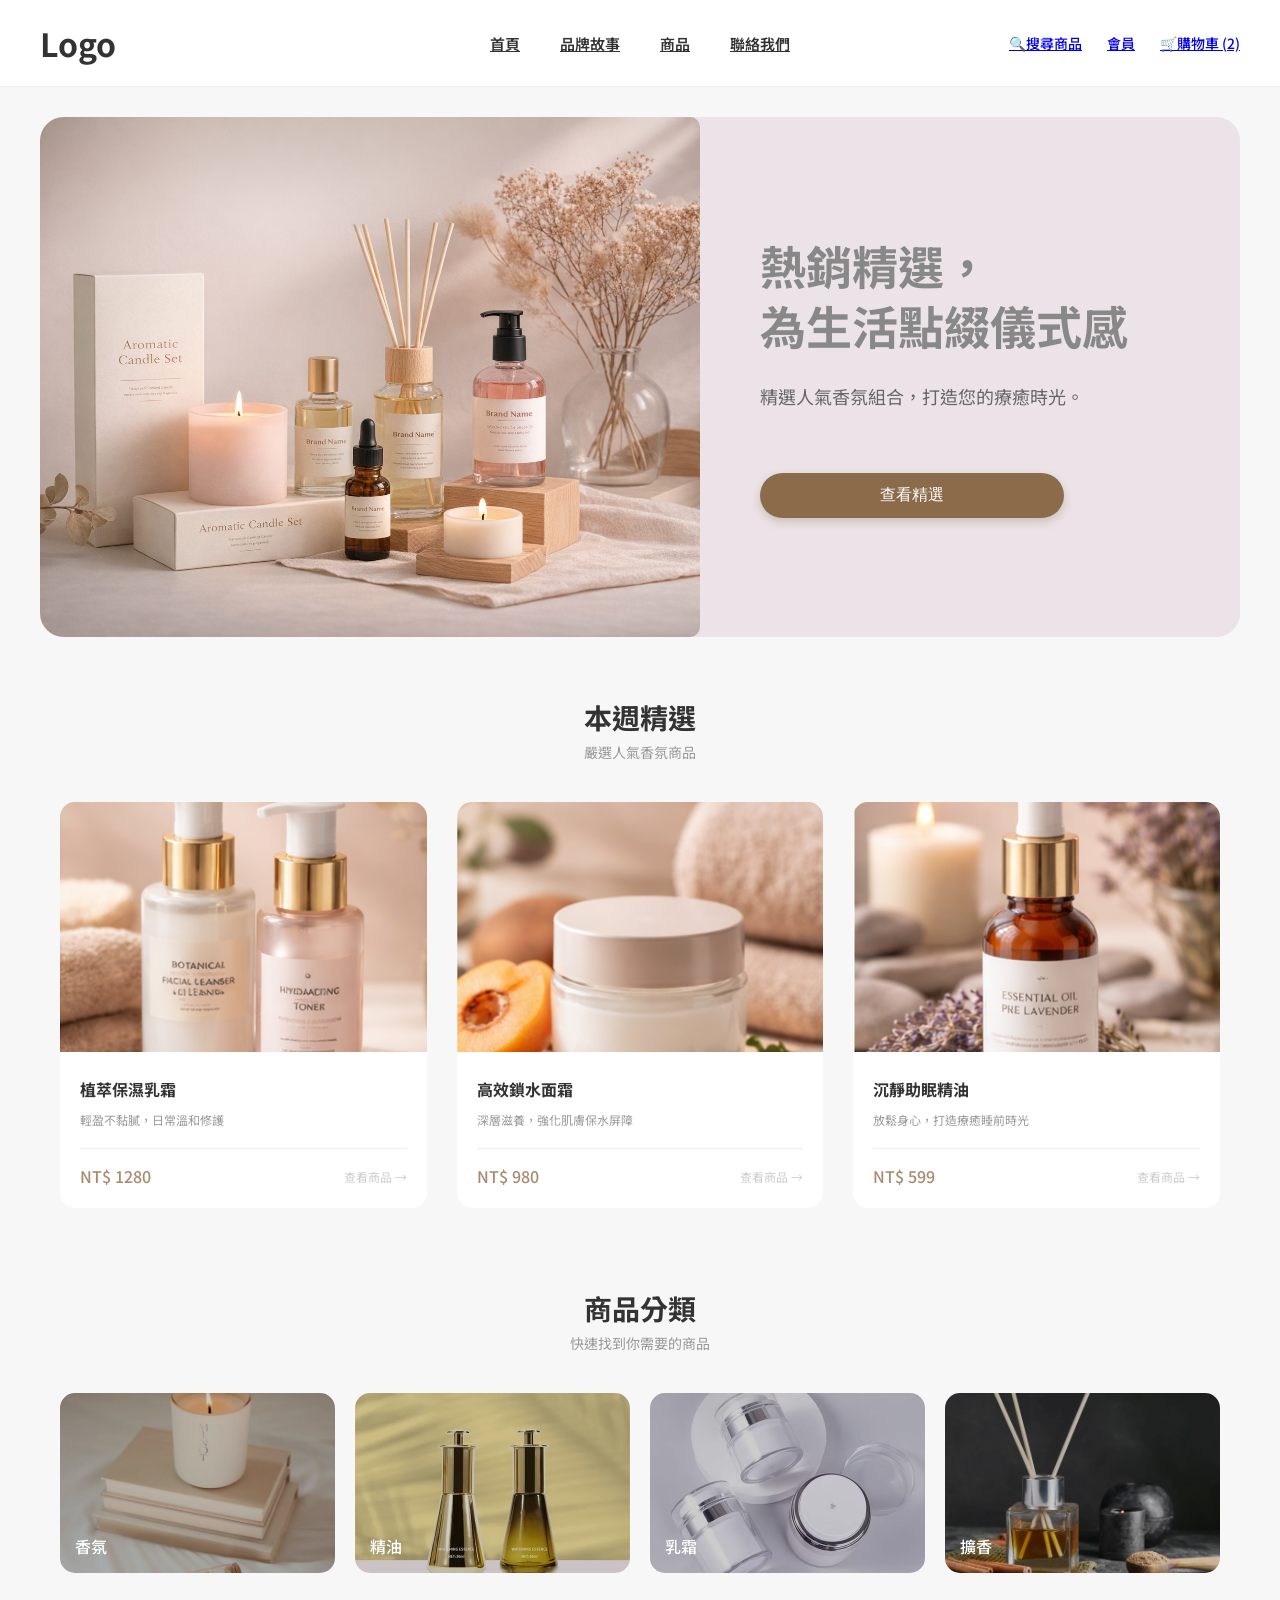
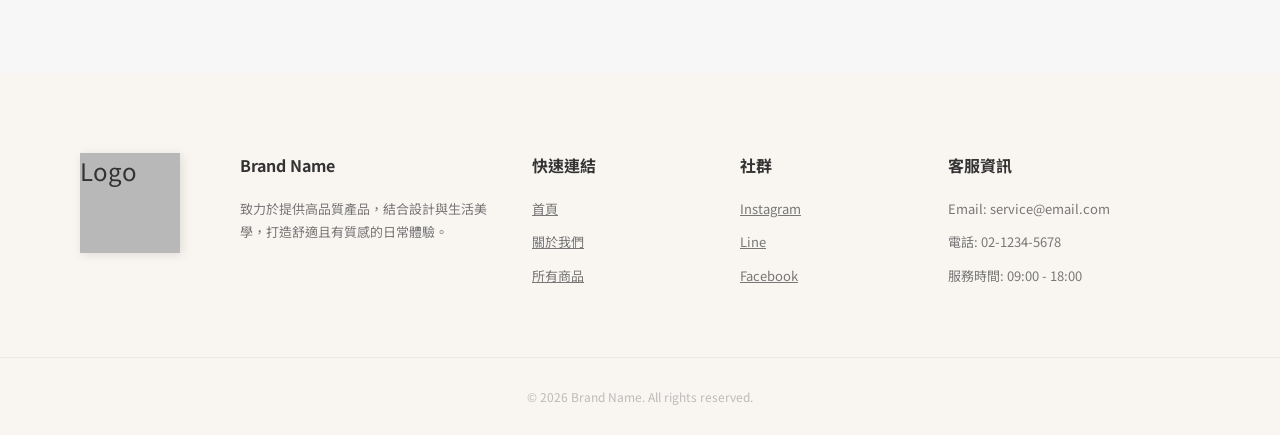
==== index/index.html @ 03dd8f6f "init: first version" ====
<!DOCTYPE html>
<html lang="zh-Hant">
<head>
    <meta charset="UTF-8">
    <meta name="viewport" content="width=device-width, initial-scale=1.0">
    <title>首頁 - 品牌名稱</title>
    <link rel="stylesheet" href="style.css">
    <link href="https://fonts.googleapis.com/css2?family=Noto+Sans+TC:wght@400;500;700&display=swap" rel="stylesheet">
</head>

<body>

    <header class="header">
        <div class="header-container">
            <div class="logo">Logo</div>
            <nav class="nav-menu">
                <a href="../index/index.html">首頁</a>
                <a href="../about/about.html">品牌故事</a>
                <a href="../product/product.html">商品</a>
                <a href="#">聯絡我們</a>
            </nav>
            <div class="nav-icons">
                <a href="#">🔍搜尋商品</a>
                <a href="#">會員</a>
                <a href="#">🛒購物車 (2)</a>
            </div>
        </div>
    </header>

    <section class="hero-section">
        <div class="hero-slider" id="heroSlider">
            
            <div class="hero-slide">
                <div class="hero-container">
                    <div class="hero-content">
                        <h1 style="color: #8d7365;">沉靜香氣，<br>回到生活本質</h1>
                        <p>以簡約美學與溫潤木質調，<br>為日常帶來剛剛好的安定感。</p>
                        <button class="hero-btn" onclick="location.href='about.html'">立即加入</button>
                    </div>
                    <div class="hero-image">
                        <img src="images/hero-image.jpg" alt="Hero Product">
                    </div>
                </div>
            </div>

            <div class="hero-slide slide-2" style="background-color: #EBE3E7;">
                <div class="hero-container">
                    <div class="hero-image">
                        <img src="images/hero-image3.png" alt="熱銷精選">
                    </div>
                    <div class="hero-content">
                        <h1 style="color: #888;">熱銷精選，<br>為生活點綴儀式感</h1>
                        <p>精選人氣香氛組合，打造您的療癒時光。</p>
                        <button class="hero-btn" onclick="location.href='product.html'">查看精選</button>

                    </div>
                </div>
            </div>
            <div class="hero-slide" style="background-color: #f8edea;">
                <div class="hero-container">
                    <div class="hero-content">
                        <h1 style="color: #8d7365;">專屬會員，<br>享受獨家優惠</h1>
                        <p>立即加入我們，獲得最新活動通知與首購驚喜。</p>
                        <button class="hero-btn" style="background-color: #b89f8d;" onclick="location.href='about.html'">立即加入</button>
                    </div>
                    <div class="hero-image">
                        <img src="images/hero-image2.png" alt="專屬會員">
                    </div>
                </div>
            </div>

        </div> </section>

    <section class="featured-section">
        <div class="section-title">
            <h2>本週精選</h2>
            <p>嚴選人氣香氛商品</p>
        </div>
        <div class="featured-grid">
            <div class="product-card">
                <div class="card-img-wrapper">
                    <img src="images/prod1.jpg" alt="產品 1">
                </div>
                <div class="card-body">
                    <h3>植萃保濕乳霜</h3>
                    <p>輕盈不黏膩，日常溫和修護</p>
                    <div class="card-footer">
                        <span class="price">NT$ 1280</span>
                        <span class="view-link">查看商品 &rarr;</span>
                    </div>
                </div>
            </div>
            <div class="product-card">
                <div class="card-img-wrapper">
                    <img src="images/prod2.jpg" alt="產品 2">
                </div>
                <div class="card-body">
                    <h3>高效鎖水面霜</h3>
                    <p>深層滋養，強化肌膚保水屏障</p>
                    <div class="card-footer">
                        <span class="price">NT$ 980</span>
                        <span class="view-link">查看商品 &rarr;</span>
                    </div>
                </div>
            </div>
            <div class="product-card">
                <div class="card-img-wrapper">
                    <img src="images/prod3.jpg" alt="產品 3">
                </div>
                <div class="card-body">
                    <h3>沉靜助眠精油</h3>
                    <p>放鬆身心，打造療癒睡前時光</p>
                    <div class="card-footer">
                        <span class="price">NT$ 599</span>
                        <span class="view-link">查看商品 &rarr;</span>
                    </div>
                </div>
            </div>
        </div>
    </section>

    <section class="category-section">
        <div class="section-title">
            <h2>商品分類</h2>
            <p>快速找到你需要的商品</p>
        </div>
        <div class="category-grid">
            <div class="category-item">
                <img src="images/cat1.jpg" alt="香氛">
                <span class="category-label">香氛</span>
            </div>
            <div class="category-item">
                <img src="images/cat2.jpg" alt="精油">
                <span class="category-label">精油</span>
            </div>
            <div class="category-item">
                <img src="images/cat3.jpg" alt="乳霜">
                <span class="category-label">乳霜</span>
            </div>
            <div class="category-item">
                <img src="images/cat4.jpg" alt="擴香">
                <span class="category-label">擴香</span>
            </div>
        </div>

        
    </section>

    

    <footer class="footer-main">
        <div class="footer-top-container">
            <div class="footer-logo-box">
                <div class="footer-logo-square">Logo</div>
            </div>
            
            <div class="footer-links-grid">
                <div class="footer-column">
                    <h4>Brand Name</h4>
                    <p>致力於提供高品質產品，結合設計與生活美學，打造舒適且有質感的日常體驗。</p>
                </div>
                <div class="footer-column">
                    <h4>快速連結</h4>
                    <ul>
                        <li><a href="../index/index.html">首頁</a></li>
                        <li><a href="../about/about.html">關於我們</a></li>
                        <li><a href="../product/product.html">所有商品</a></li>
                    </ul>
                </div>
                <div class="footer-column">
                    <h4>社群</h4>
                    <ul>
                        <li><a href="#">Instagram</a></li>
                        <li><a href="#">Line</a></li>
                        <li><a href="#">Facebook</a></li>
                    </ul>
                </div>
                <div class="footer-column">
                    <h4>客服資訊</h4>
                    <p>Email: service@email.com</p>
                    <p>電話: 02-1234-5678</p>
                    <p>服務時間: 09:00 - 18:00</p>
                </div>
            </div>
        </div>
        <div class="footer-bottom">
            © 2026 Brand Name. All rights reserved.
        </div>
    </footer>

    <script>
        let currentSlide = 0;
        const slider = document.getElementById('heroSlider');
        const totalSlides = 3;

        function nextSlide() {
            currentSlide = (currentSlide + 1) % totalSlides;
            // 核心修正：
            // 因為容器寬度是 300%，每一張佔 33.333%
            // 所以位移必須是 0%, -33.333%, -66.666%
            const offset = currentSlide * (100 / totalSlides);
            slider.style.transform = `translateX(-${offset}%)`;
        }

        // 每 4 秒自動切換
        setInterval(nextSlide, 4000);
    </script>

</body>
</html>
---- index/style.css ----
/* 基礎設定 */
* { box-sizing: border-box; margin: 0; padding: 0; }
body { font-family: 'Noto Sans TC', sans-serif; background-color: #f7f7f7; color: #333; }

/* --- Hero Section --- */
.hero-section {
    background-color: #f1ede8; 
    margin: 20px auto;
    max-width: 1200px;
    border-radius: 20px;
    overflow: hidden;
}

.hero-container {
    display: flex;
    align-items: center;
    padding: 60px 80px;
}

.hero-content { flex: 1; }
.hero-content h1 { font-size: 42px; line-height: 1.3; margin-bottom: 20px; }
.hero-content p { font-size: 16px; color: #666; margin-bottom: 30px; }

.hero-btn {
    background-color: #e68a39; 
    color: white;
    border: none;
    padding: 12px 40px;
    border-radius: 25px;
    font-size: 16px;
    cursor: pointer;
    box-shadow: 0 4px 10px rgba(230, 138, 57, 0.3);
}

.hero-image { flex: 1; text-align: right; }
.hero-image img { width: 90%; border-radius: 15px; }

/* --- 通用標題 --- */
.section-title { text-align: center; margin: 60px 0 40px; }
.section-title h2 { font-size: 28px; margin-bottom: 5px; }
.section-title p { font-size: 14px; color: #999; }

/* --- 本週精選  --- */
.featured-grid {
    display: grid;
    grid-template-columns: repeat(3, 1fr);
    gap: 30px;
    max-width: 1200px;
    margin: 0 auto 80px;
    padding: 0 20px;
}

.product-card {
    background: white;
    border-radius: 15px;
    overflow: hidden;
    transition: all 0.3s ease; 
    cursor: pointer;
}

/* Hover 時卡片浮起並產生陰影 */
.product-card:hover {
    transform: translateY(-10px);
    box-shadow: 0 15px 30px rgba(0,0,0,0.1);
}

.card-img-wrapper img { width: 100%; height: 250px; object-fit: cover; }
.card-body { padding: 20px; }
.card-body h3 { font-size: 16px; margin-bottom: 10px; }
.card-body p { font-size: 12px; color: #999; margin-bottom: 20px; }
.card-footer { display: flex; justify-content: space-between; align-items: center; border-top: 1px solid #eee; padding-top: 15px; }
.price { color: #a88a6d; font-weight: 500; }
.view-link { font-size: 12px; color: #ccc; }

/* --- 商品分類 (影片 2 動效) --- */
.category-grid {
    display: grid;
    grid-template-columns: repeat(4, 1fr);
    gap: 20px;
    max-width: 1200px;
    margin: 0 auto 100px;
    padding: 0 20px;
}

.category-item {
    position: relative;
    border-radius: 15px;
    overflow: hidden;
    height: 180px;
    cursor: pointer;
}

.category-item img {
    width: 100%;
    height: 100%;
    object-fit: cover;
    filter: brightness(0.8); 
    transition: all 0.5s ease;
}

.category-label {
    position: absolute;
    bottom: 15px;
    left: 15px;
    color: white;
    font-weight: 500;
    z-index: 2;
}

/* Hover 時圖片放大且變亮 */
.category-item:hover img {
    transform: scale(1.1);
    filter: brightness(1.0);
}

/* --- Hero Section 核心修正 --- */
.hero-section {
    max-width: 1200px;
    margin: 30px auto;
    border-radius: 24px;
    overflow: hidden;
    background-color: #f1ede8;
    position: relative;
}

.hero-slider {
    display: flex;
    width: 300%; /* 三張圖 */
    transition: transform 0.8s cubic-bezier(0.4, 0, 0.2, 1);
}

.hero-slide {
    width: 33.3333%;
    flex-shrink: 0;
}

.hero-container {
    display: flex;
    align-items: center;
    justify-content: space-between;
    height: 520px; 
}

/* 文字區域 */
.hero-content {
    flex: 0 0 45%;
    padding: 0 140px 0 20px;
}

.hero-content h1 {
    font-size: 46px;
    font-weight: 700;
    line-height: 1.3;
    color: #333;
    margin-bottom: 24px;
}

.hero-content p {
    font-size: 18px;
    line-height: 1.8;
    color: #666;
    margin-bottom: 36px;
}

/* 圖片區域 */
.hero-image {
    flex: 0 0 55%;
    height: 100%;
}

.hero-image img {
    width: 100%;
    height: 100%;
    object-fit: cover; 
    display: block;
}

.hero-btn {
    background-color: #e68a39;
    color: white;
    border: none;
    padding: 14px 45px;
    border-radius: 30px;
    font-size: 16px;
    font-weight: 500;
    cursor: pointer;
    transition: all 0.3s ease;
}

.hero-btn {
    padding: 10px 120px; 
    
    
    display: inline-block; 
}

.hero-btn:hover {
    background-color: #d1782d;
    transform: translateY(-2px);
    box-shadow: 0 5px 15px rgba(230, 138, 57, 0.3);
}

.hero-slide[style*="#edeef1"] .hero-container {
    padding-left: 0.1px; 
}

.hero-slide.slide-2 .hero-image img {
    height: 300%;
    object-fit: cover;
}

.hero-image {
    flex: 0 0 55%; 
    height: 100%;  
    overflow: hidden;
}

.hero-image img {
    width: 100%;
    height: 100%;
    object-fit: cover; 
    display: block;
}

/*文字區塊 */
.hero-content {
    flex: 0 0 45%;
    padding-left: 0px; 
    padding-right: 20px;
}

/* 1. 容器設定*/
.slide-2 .hero-container {
    display: flex;
    flex-direction: row; 
    align-items: stretch; 
    justify-content:space-between; 
    padding: 0 ; 
    height: 520px; 
    padding-bottom: 0; 
    overflow: hidden;
}

/* 2. 圖片區塊：強制填滿高度 */
.slide-2 .hero-image {
    flex: 0 0 55%;
    height: 100%; 
    display: flex;
    align-items: flex-end; 
}

.slide-2 .hero-image img {
    width: 100%;      
    height: 100%;      
    max-height: 520px;
    object-fit: contain; 
    border-radius: 10px; 
    display: block;
}

/* 3. 文字區塊 */
.slide-2 .hero-content {
    flex: 0 0 55%;      
    display: flex;
    flex-direction: column;
    justify-content: center; 
    padding-left: 60px;      
    text-align: left;
}

/* 第二張投影片的按鈕 */
.slide-2 .hero-btn {
    background-color: #8B6B4A !important; 
    color: white;
    padding: 12px 120px !important; 
    width: fit-content !important;
    align-self: flex-start;
    margin-top: 25px;
    box-shadow: 0 4px 10px rgba(139, 107, 74, 0.3);
}


.slide-2 .hero-btn:hover {
    background-color: #6E5338 !important;
    box-shadow: 0 5px 15px rgba(110, 83, 56, 0.4);
    transform: translateY(-2px);
}

/* Footer  */

/* --- Navbar 修正 ( --- */
.header {
    background-color: #ffffff;
    border-bottom: 1px solid #eeeeee;
    padding: 20px 0;
    width: 100%;
}

.header-container {
    max-width: 1300px;
    margin: 0 auto;
    display: flex;
    justify-content: space-between;
    align-items: center;
    padding: 0 40px;
}

.logo {
    font-size: 32px;
    font-weight: 700;
    color: #333;
    flex: 1;
}

.nav-menu {
    flex: 2;
    display: flex;
    justify-content: center;
    gap: 40px;
}

.nav-menu a {
    font-size: 15px;
    font-weight: 600;
    color: #333;
}

.nav-icons {
    flex: 1;
    display: flex;
    justify-content: flex-end;
    gap: 25px;
    font-size: 14px;
    font-weight: 500;
}

.icon-item {
    cursor: pointer;
    display: flex;
    align-items: center;
    gap: 5px;
}

/* --- Footer  --- */
.footer-main {
    background-color: #f9f6f2;
    padding-top: 80px;
    margin-top: 100px;
}

.footer-top-container {
    max-width: 1200px;
    margin: 0 auto;
    display: flex;
    gap: 60px;
    padding: 0 40px 60px 40px;
}

.footer-logo-square {
    width: 100px;
    height: 100px;
    background-color: #b8b8b8; 
    align-items: center;
    justify-content: center;
    font-size: 24px;
    color: #333;
    box-shadow: 2px 2px 10px rgba(0,0,0,0.1);
}

.footer-links-grid {
    flex: 1;
    display: grid;
    grid-template-columns: 1.5fr 1fr 1fr 1.5fr; 
    gap: 40px;
}

.footer-column h4 {
    font-size: 16px;
    margin-bottom: 20px;
    color: #333;
}

.footer-column p, .footer-column li {
    font-size: 13px;
    color: #777;
    line-height: 1.8;
    list-style: none;
    margin-bottom: 10px;
}

.footer-column a {
    color: #777;
    transition: color 0.3s;
}

.footer-column a:hover {
    color: #a08c75;
}

.footer-bottom {
    text-align: center;
    padding: 30px 0;
    font-size: 12px;
    color: #bbb;
    border-top: 1px solid #ece9e4;
}

/* --- 額外 UX 修飾：Hero 按鈕 Hover 效果 --- */
.hero-btn:hover {
    background-color: #cf7a2e;
    transform: translateY(-2px);
    transition: 0.3s;
}
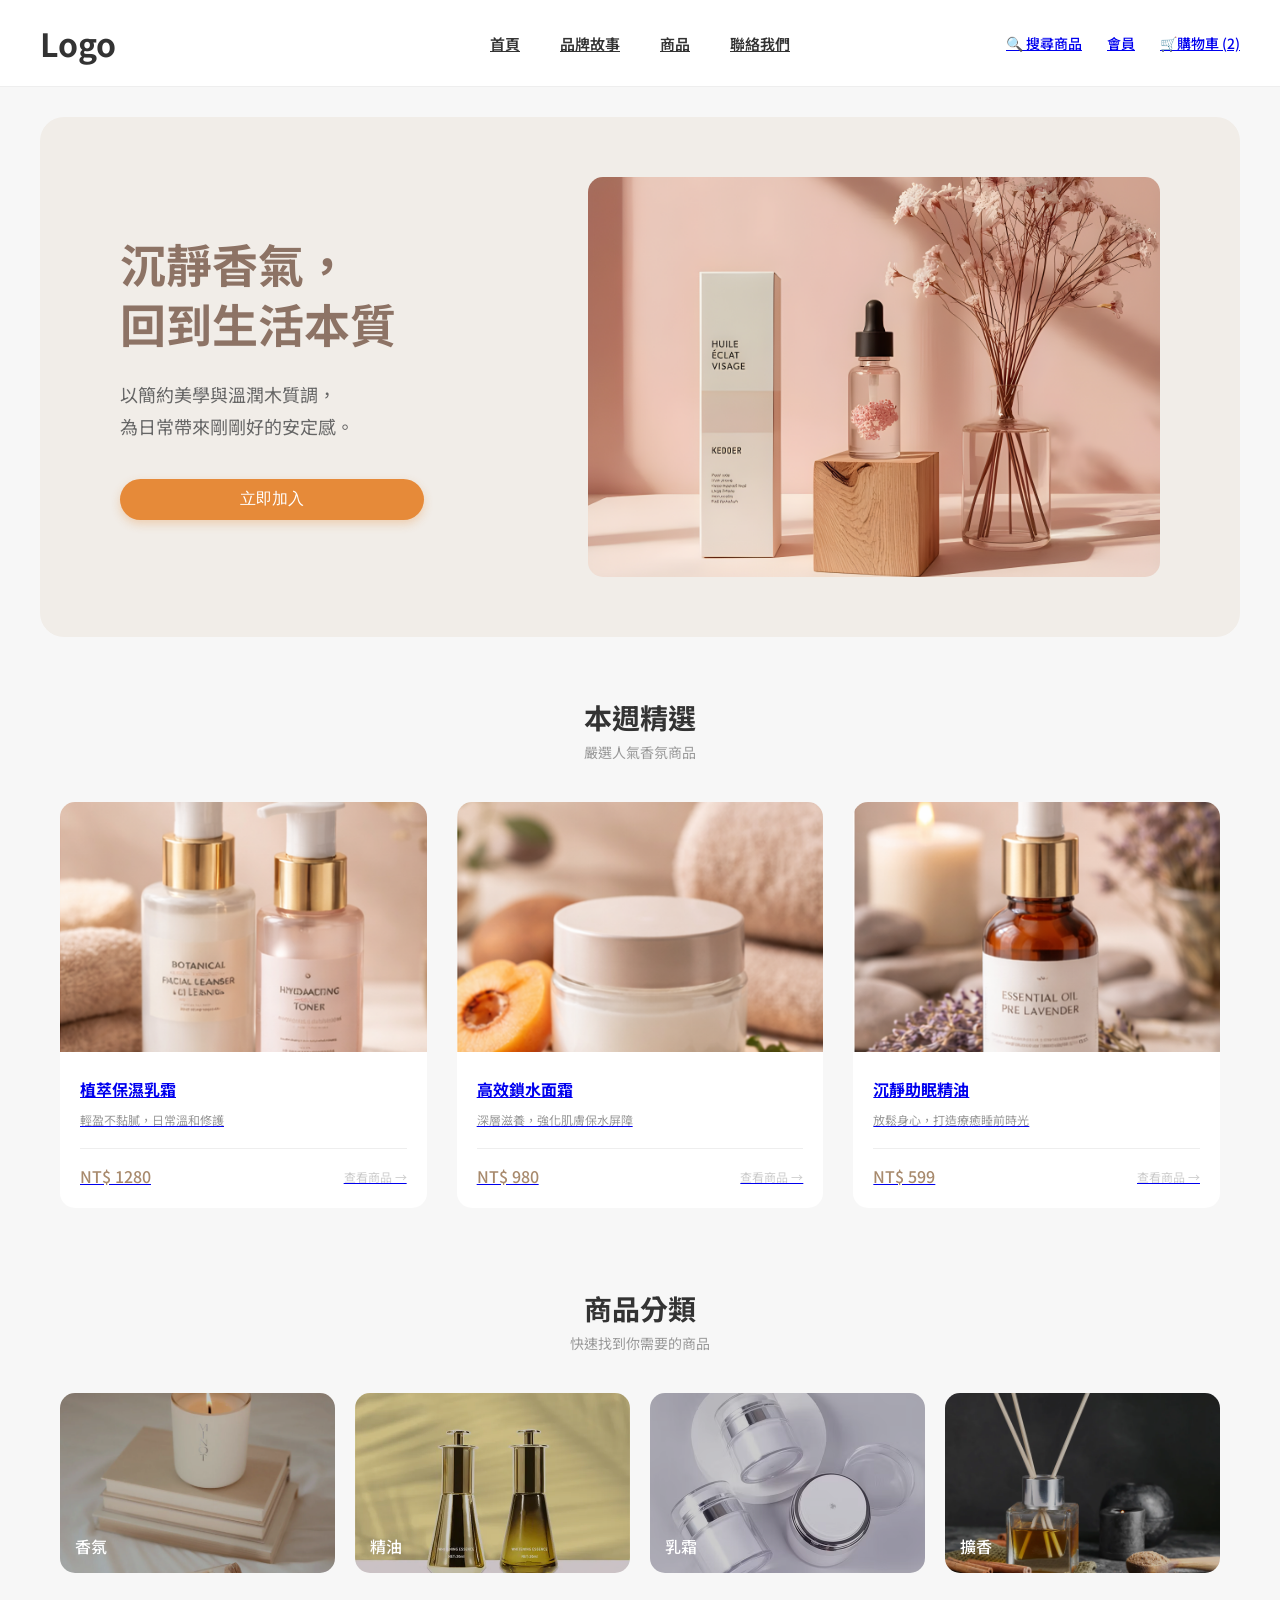
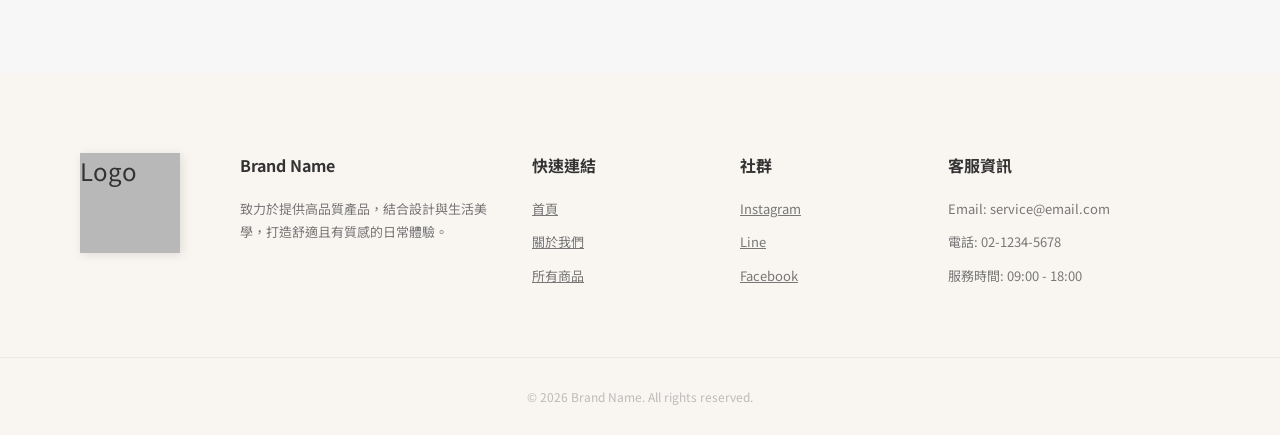
==== commit c4f1707b: "add root index redirect" ====
--- a/index/index.html
+++ b/index/index.html
@@ -13,14 +13,18 @@
     <header class="header">
         <div class="header-container">
             <div class="logo">Logo</div>
+
+            
+
             <nav class="nav-menu">
                 <a href="../index/index.html">首頁</a>
                 <a href="../about/about.html">品牌故事</a>
-                <a href="../product/product.html">商品</a>
+                <a href="../Product/product.html">商品</a>
                 <a href="#">聯絡我們</a>
             </nav>
+
             <div class="nav-icons">
-                <a href="#">🔍搜尋商品</a>
+                <a href="#">🔍 搜尋商品</a>
                 <a href="#">會員</a>
                 <a href="#">🛒購物車 (2)</a>
             </div>
@@ -35,7 +39,7 @@
                     <div class="hero-content">
                         <h1 style="color: #8d7365;">沉靜香氣，<br>回到生活本質</h1>
                         <p>以簡約美學與溫潤木質調，<br>為日常帶來剛剛好的安定感。</p>
-                        <button class="hero-btn" onclick="location.href='about.html'">立即加入</button>
+                        <button class="hero-btn" onclick="location.href='../Product/product.html'">立即加入</button>
                     </div>
                     <div class="hero-image">
                         <img src="images/hero-image.jpg" alt="Hero Product">
@@ -51,7 +55,7 @@
                     <div class="hero-content">
                         <h1 style="color: #888;">熱銷精選，<br>為生活點綴儀式感</h1>
                         <p>精選人氣香氛組合，打造您的療癒時光。</p>
-                        <button class="hero-btn" onclick="location.href='product.html'">查看精選</button>
+                        <button class="hero-btn" onclick="location.href='../Product/product.html'">查看精選</button>
 
                     </div>
                 </div>
@@ -61,7 +65,7 @@
                     <div class="hero-content">
                         <h1 style="color: #8d7365;">專屬會員，<br>享受獨家優惠</h1>
                         <p>立即加入我們，獲得最新活動通知與首購驚喜。</p>
-                        <button class="hero-btn" style="background-color: #b89f8d;" onclick="location.href='about.html'">立即加入</button>
+                        <button class="hero-btn" style="background-color: #b89f8d;" onclick="location.href='../about/about.html'">立即加入</button>
                     </div>
                     <div class="hero-image">
                         <img src="images/hero-image2.png" alt="專屬會員">
@@ -77,7 +81,7 @@
             <p>嚴選人氣香氛商品</p>
         </div>
         <div class="featured-grid">
-            <div class="product-card">
+            <a href="../Product/product.html" class="product-card">
                 <div class="card-img-wrapper">
                     <img src="images/prod1.jpg" alt="產品 1">
                 </div>
@@ -89,8 +93,8 @@
                         <span class="view-link">查看商品 &rarr;</span>
                     </div>
                 </div>
-            </div>
-            <div class="product-card">
+            </a>
+            <a href="../Product/product.html" class="product-card">
                 <div class="card-img-wrapper">
                     <img src="images/prod2.jpg" alt="產品 2">
                 </div>
@@ -102,8 +106,8 @@
                         <span class="view-link">查看商品 &rarr;</span>
                     </div>
                 </div>
-            </div>
-            <div class="product-card">
+            </a>
+            <a href="../Product/product.html" class="product-card">
                 <div class="card-img-wrapper">
                     <img src="images/prod3.jpg" alt="產品 3">
                 </div>
@@ -115,7 +119,7 @@
                         <span class="view-link">查看商品 &rarr;</span>
                     </div>
                 </div>
-            </div>
+            </a>
         </div>
     </section>
 
@@ -164,7 +168,7 @@
                     <ul>
                         <li><a href="../index/index.html">首頁</a></li>
                         <li><a href="../about/about.html">關於我們</a></li>
-                        <li><a href="../product/product.html">所有商品</a></li>
+                        <li><a href="../Product/product.html">所有商品</a></li>
                     </ul>
                 </div>
                 <div class="footer-column">
--- a/index/style.css
+++ b/index/style.css
@@ -189,8 +189,6 @@
 
 .hero-btn {
     padding: 10px 120px; 
-    
-    
     display: inline-block; 
 }
 
@@ -279,7 +277,6 @@
     box-shadow: 0 4px 10px rgba(139, 107, 74, 0.3);
 }
 
-
 .slide-2 .hero-btn:hover {
     background-color: #6E5338 !important;
     box-shadow: 0 5px 15px rgba(110, 83, 56, 0.4);
@@ -410,4 +407,419 @@
     background-color: #cf7a2e;
     transform: translateY(-2px);
     transition: 0.3s;
+}
+
+/* =========================
+   手機版 Hero 專用
+   不動桌機版，只在 768px 以下覆蓋
+========================= */
+@media (max-width: 768px) {
+    .hero-section {
+        margin: 16px 12px;
+        border-radius: 18px;
+    }
+
+    .hero-container {
+        flex-direction: column;
+        justify-content: center;
+        height: auto;
+        min-height: 620px;
+        padding: 28px 20px 32px;
+        gap: 20px;
+    }
+
+    .hero-content {
+        flex: none;
+        width: 100%;
+        order: 2;
+        padding-left: 0;
+        padding-right: 0;
+        text-align: center;
+    }
+
+    .hero-content h1 {
+        font-size: 28px;
+        line-height: 1.4;
+        margin-bottom: 14px;
+    }
+
+    .hero-content p {
+        font-size: 14px;
+        line-height: 1.7;
+        margin-bottom: 20px;
+    }
+
+    .hero-image {
+        flex: none;
+        width: 100%;
+        height: 260px;
+        order: 1;
+        text-align: center;
+    }
+
+    .hero-image img {
+        width: 100%;
+        height: 100%;
+        object-fit: cover;
+        border-radius: 12px;
+    }
+
+    .hero-btn {
+        padding: 12px 32px;
+        font-size: 15px;
+        width: auto;
+        max-width: 100%;
+    }
+
+    /* 第二張 slide 手機版 */
+    .slide-2 .hero-container {
+        flex-direction: column;
+        justify-content: center;
+        height: auto;
+        min-height: 620px;
+        padding: 28px 20px 32px;
+        gap: 20px;
+    }
+
+    .slide-2 .hero-image {
+        flex: none;
+        width: 100%;
+        height: 260px;
+        order: 1;
+        align-items: center;
+    }
+
+    .slide-2 .hero-image img {
+        width: 100%;
+        height: 100%;
+        max-height: none;
+        object-fit: contain;
+        border-radius: 12px;
+    }
+
+    .slide-2 .hero-content {
+        flex: none;
+        width: 100%;
+        order: 2;
+        padding-left: 0;
+        text-align: center;
+        align-items: center;
+    }
+
+    .slide-2 .hero-btn {
+        padding: 12px 32px !important;
+        width: auto !important;
+        align-self: center;
+        margin-top: 16px;
+    }
+}
+
+/* 小手機再收一層 */
+@media (max-width: 480px) {
+    .hero-container,
+    .slide-2 .hero-container {
+        min-height: 560px;
+        padding: 22px 16px 28px;
+    }
+
+    .hero-content h1 {
+        font-size: 24px;
+    }
+
+    .hero-content p {
+        font-size: 13px;
+    }
+
+    .hero-image,
+    .slide-2 .hero-image {
+        height: 220px;
+    }
+
+    .hero-btn,
+    .slide-2 .hero-btn {
+        font-size: 14px;
+        padding: 11px 24px !important;
+    }
+
+    /* =========================
+   手機版 Navbar + Footer
+   不動桌機版，只覆蓋手機
+========================= */
+@media (max-width: 768px) {
+    /* --- Navbar --- */
+    .header {
+        padding: 12px 0;
+    }
+
+    .header-container {
+        padding: 0 16px;
+        display: flex;
+        flex-wrap: wrap;
+        align-items: center;
+        justify-content: space-between;
+        gap: 12px;
+    }
+
+    .logo {
+        flex: 0 0 auto;
+        font-size: 24px;
+        line-height: 1.2;
+    }
+
+    .nav-menu {
+        flex: 0 0 100%;
+        order: 2;
+        display: flex;
+        justify-content: center;
+        gap: 16px;
+        flex-wrap: wrap;
+    }
+
+    .nav-menu a {
+        font-size: 14px;
+        line-height: 1.4;
+        white-space: nowrap;
+    }
+
+    .nav-icons {
+        flex: 0 0 100%;
+        order: 3;
+        display: flex;
+        justify-content: center;
+        gap: 14px;
+        flex-wrap: wrap;
+        font-size: 13px;
+    }
+
+    .nav-icons a {
+        font-size: 13px;
+        line-height: 1.4;
+        white-space: nowrap;
+    }
+
+    /* --- Footer --- */
+    .footer-main {
+        padding-top: 56px;
+        margin-top: 72px;
+    }
+
+    .footer-top-container {
+        flex-direction: column;
+        gap: 28px;
+        padding: 0 20px 40px 20px;
+        align-items: center;
+        text-align: center;
+    }
+
+    .footer-logo-box {
+        display: flex;
+        justify-content: center;
+        width: 100%;
+    }
+
+    .footer-logo-square {
+        width: 84px;
+        height: 84px;
+        font-size: 20px;
+        display: flex;
+        align-items: center;
+        justify-content: center;
+    }
+
+    .footer-links-grid {
+        width: 100%;
+        display: grid;
+        grid-template-columns: 1fr;
+        gap: 24px;
+    }
+
+    .footer-column h4 {
+        margin-bottom: 12px;
+        font-size: 15px;
+    }
+
+    .footer-column p,
+    .footer-column li {
+        font-size: 13px;
+        margin-bottom: 6px;
+        line-height: 1.7;
+    }
+
+    .footer-bottom {
+        padding: 20px 16px;
+        font-size: 12px;
+        line-height: 1.6;
+    }
+}
+
+/* 更小手機再收一層 */
+@media (max-width: 480px) {
+    .header-container {
+        padding: 0 12px;
+    }
+
+    .logo {
+        font-size: 22px;
+    }
+
+    .nav-menu {
+        gap: 12px;
+    }
+
+    .nav-menu a {
+        font-size: 13px;
+    }
+
+    .nav-icons {
+        gap: 10px;
+    }
+
+    .nav-icons a {
+        font-size: 12px;
+    }
+
+    .footer-top-container {
+        padding: 0 16px 32px 16px;
+    }
+
+    .footer-links-grid {
+        gap: 20px;
+    }
+
+    .footer-column h4 {
+        font-size: 14px;
+    }
+
+    .footer-column p,
+    .footer-column li {
+        font-size: 12px;
+    }
+
+    /* =========================
+   手機版 商品卡片優化
+========================= */
+@media (max-width: 768px) {
+
+    /* 讓卡片變 2 欄（現在你是 3 欄） */
+    .featured-grid {
+        justify-items: center;
+        
+    }
+
+    /* 卡片整體縮矮 */
+    .product-card {
+        width: 100%;
+        max-width: 180px;
+    }
+
+    /* 圖片高度降低 */
+    .card-img-wrapper img {
+        height: 160px;
+    }
+
+    /* 內距縮小（關鍵） */
+    .card-body {
+        padding: 14px;
+    }
+
+    /* 商品標題（變小） */
+    .card-body h3 {
+        font-size: 14px;
+        margin-bottom: 6px;
+    }
+
+    /* 副標（變小） */
+    .card-body p {
+        font-size: 11px;
+        margin-bottom: 12px;
+        line-height: 1.4;
+    }
+
+    /* 底部區塊 */
+    .card-footer {
+        padding-top: 10px;
+    }
+
+    /* 價格（變小但保留重點） */
+    .price {
+        font-size: 13px;
+    }
+
+    /* 查看商品（變小） */
+    .view-link {
+        font-size: 11px;
+    }
+}
+
+/* 更小手機 */
+@media (max-width: 480px) {
+
+    .featured-grid {
+        gap: 12px;
+    }
+
+    .card-img-wrapper img {
+        height: 140px;
+    }
+
+    .card-body {
+        padding: 12px;
+    }
+
+    .card-body h3 {
+        font-size: 13px;
+    }
+
+    .card-body p {
+        font-size: 10px;
+    }
+
+    .price {
+        font-size: 12px;
+    }
+
+    .view-link {
+        font-size: 10px;
+    }
+}
+/* =========================
+   手機版 商品分類優化
+========================= */
+@media (max-width: 768px) {
+
+    .category-grid {
+        grid-template-columns: repeat(2, 1fr);
+        gap: 14px;
+        margin: 0 auto 60px;
+    }
+
+    .category-item {
+        height: 140px; /* 原本180 → 縮矮 */
+        border-radius: 12px;
+    }
+
+    .category-label {
+        font-size: 13px;
+        bottom: 10px;
+        left: 10px;
+    }
+}
+
+/* 小手機 */
+@media (max-width: 480px) {
+
+    .category-grid {
+        gap: 12px;
+        margin-bottom: 50px;
+    }
+
+    .category-item {
+        height: 120px;
+    }
+
+    .category-label {
+        font-size: 12px;
+    }
+}
+}
 }
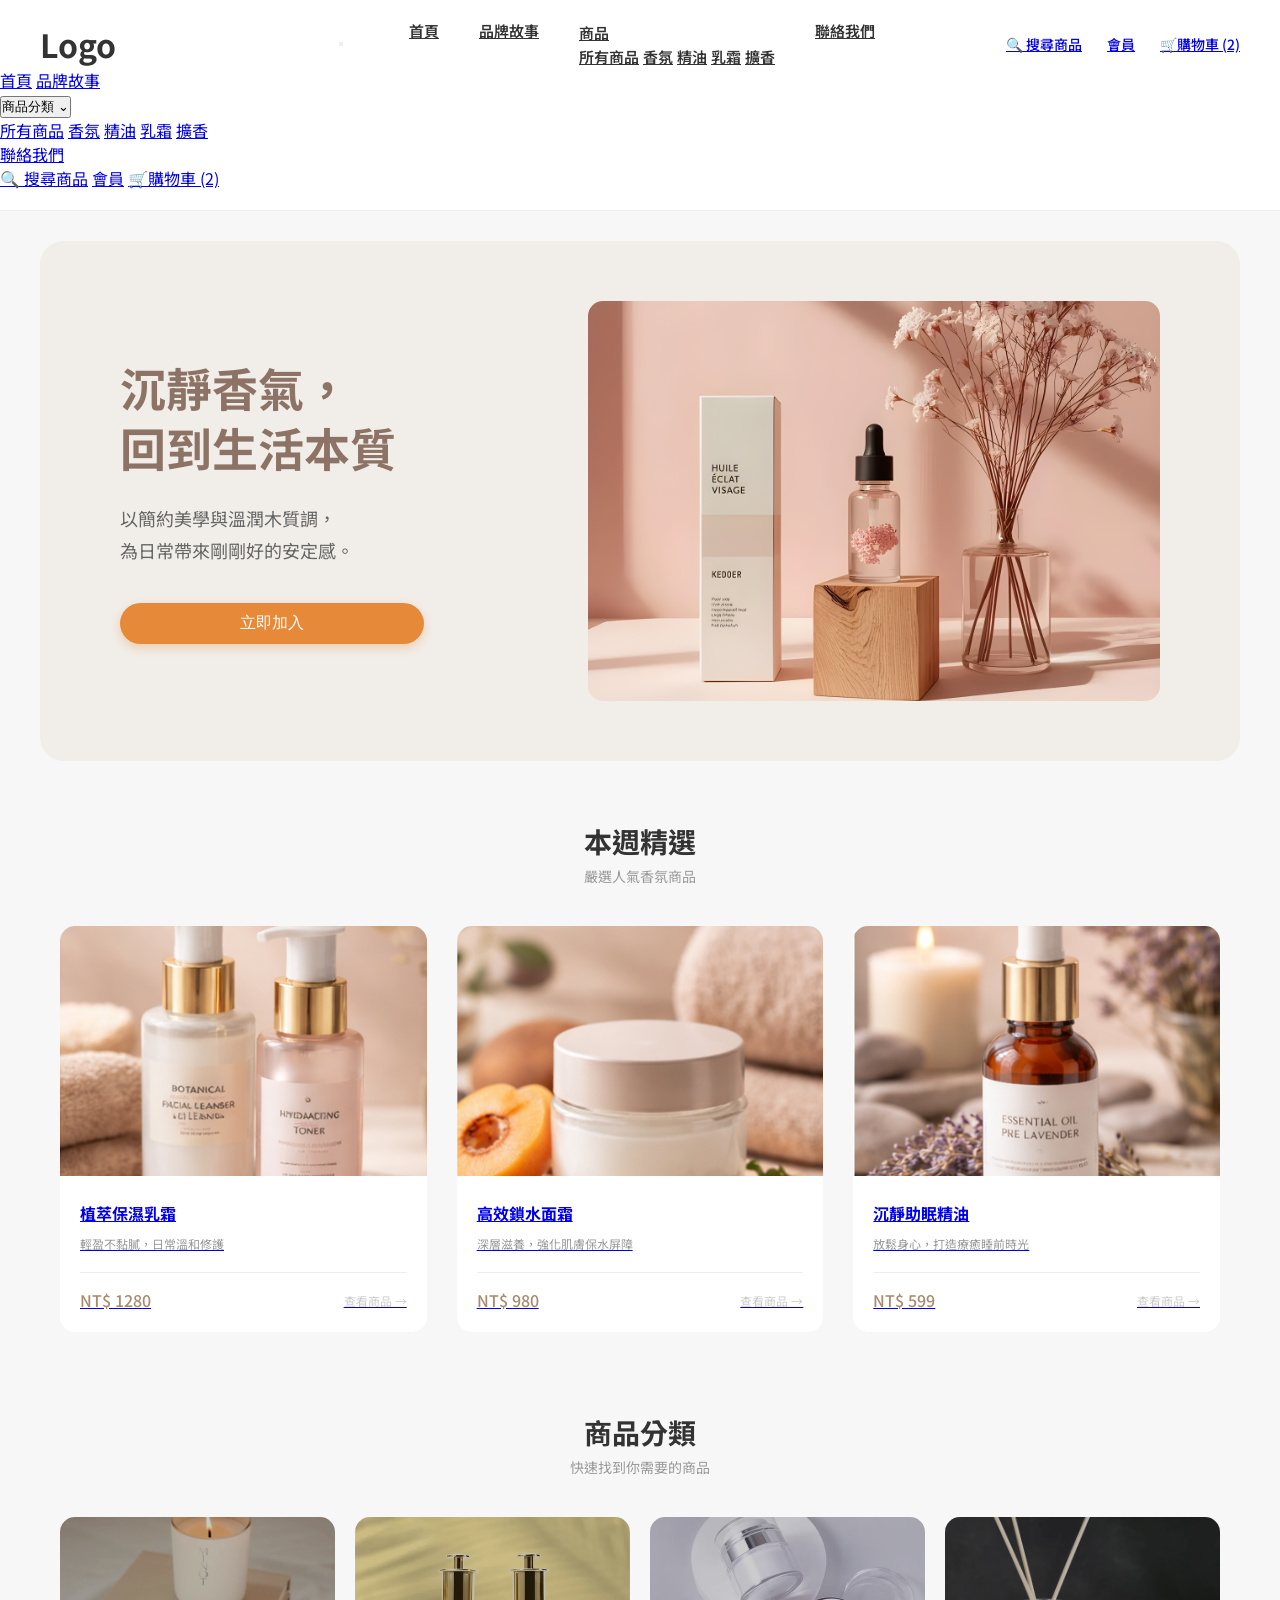
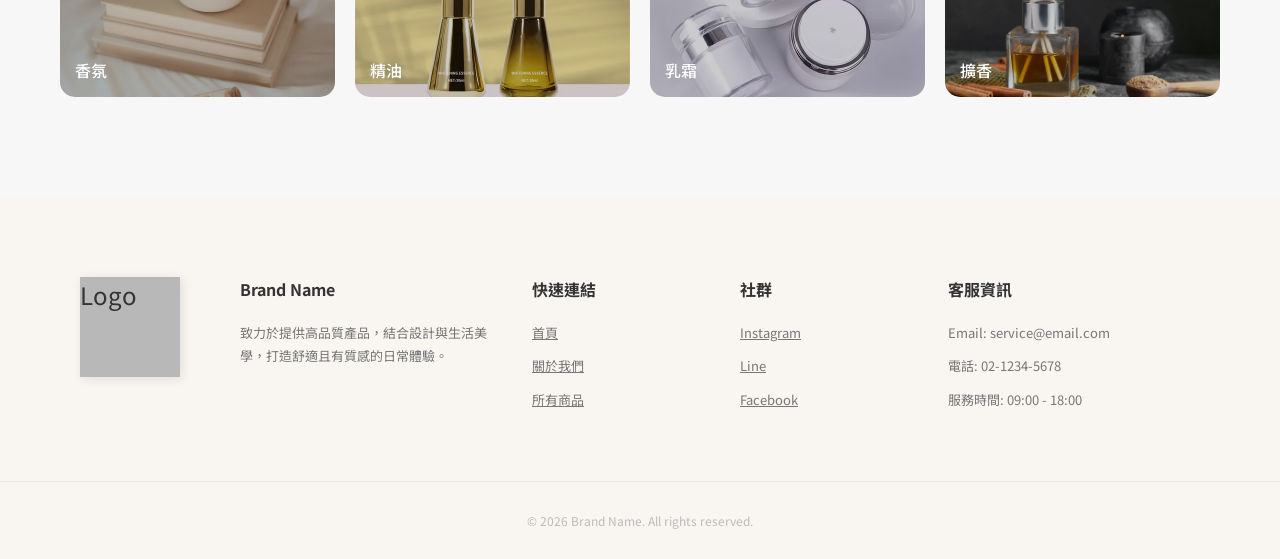
==== commit 544294aa: "add root index redirect" ====
--- a/index/index.html
+++ b/index/index.html
@@ -14,13 +14,28 @@
         <div class="header-container">
             <div class="logo">Logo</div>
 
-            
+            <button class="menu-toggle" id="menuToggle" aria-label="開啟選單" aria-expanded="false">
+                <span></span>
+                <span></span>
+                <span></span>
+            </button>
 
             <nav class="nav-menu">
-                <a href="../index/index.html">首頁</a>
+                <a href="../index/index.html" class="active">首頁</a>
                 <a href="../about/about.html">品牌故事</a>
-                <a href="../Product/product.html">商品</a>
-                <a href="#">聯絡我們</a>
+
+                <div class="nav-dropdown">
+                    <a href="../Product/product.html" class="nav-dropdown-trigger">商品</a>
+                    <div class="nav-dropdown-menu">
+                        <a href="../Product/product.html">所有商品</a>
+                        <a href="../Product/product.html">香氛</a>
+                        <a href="../Product/product.html">精油</a>
+                        <a href="../Product/product.html">乳霜</a>
+                        <a href="../Product/product.html">擴香</a>
+                    </div>
+                </div>
+
+                <a href="#footer">聯絡我們</a>
             </nav>
 
             <div class="nav-icons">
@@ -29,11 +44,41 @@
                 <a href="#">🛒購物車 (2)</a>
             </div>
         </div>
+
+        <div class="mobile-drawer" id="mobileDrawer">
+            <div class="mobile-drawer-inner">
+                <a href="../index/index.html" class="drawer-link active">首頁</a>
+                <a href="../about/about.html" class="drawer-link">品牌故事</a>
+
+                <div class="drawer-dropdown">
+                    <button class="drawer-dropdown-toggle" id="drawerDropdownToggle" type="button">
+                        商品分類
+                        <span class="drawer-arrow">⌄</span>
+                    </button>
+
+                    <div class="drawer-submenu" id="drawerSubmenu">
+                        <a href="../Product/product.html" class="drawer-sublink">所有商品</a>
+                        <a href="../Product/product.html" class="drawer-sublink">香氛</a>
+                        <a href="../Product/product.html" class="drawer-sublink">精油</a>
+                        <a href="../Product/product.html" class="drawer-sublink">乳霜</a>
+                        <a href="../Product/product.html" class="drawer-sublink">擴香</a>
+                    </div>
+                </div>
+
+                <a href="#footer" class="drawer-link">聯絡我們</a>
+
+                <div class="mobile-drawer-icons">
+                    <a href="#">🔍 搜尋商品</a>
+                    <a href="#">會員</a>
+                    <a href="#">🛒購物車 (2)</a>
+                </div>
+            </div>
+        </div>
     </header>
 
     <section class="hero-section">
         <div class="hero-slider" id="heroSlider">
-            
+
             <div class="hero-slide">
                 <div class="hero-container">
                     <div class="hero-content">
@@ -56,10 +101,10 @@
                         <h1 style="color: #888;">熱銷精選，<br>為生活點綴儀式感</h1>
                         <p>精選人氣香氛組合，打造您的療癒時光。</p>
                         <button class="hero-btn" onclick="location.href='../Product/product.html'">查看精選</button>
-
-                    </div>
-                </div>
-            </div>
+                    </div>
+                </div>
+            </div>
+
             <div class="hero-slide" style="background-color: #f8edea;">
                 <div class="hero-container">
                     <div class="hero-content">
@@ -73,7 +118,8 @@
                 </div>
             </div>
 
-        </div> </section>
+        </div>
+    </section>
 
     <section class="featured-section">
         <div class="section-title">
@@ -81,7 +127,7 @@
             <p>嚴選人氣香氛商品</p>
         </div>
         <div class="featured-grid">
-            <a href="../Product/product.html" class="product-card">
+            <a href="../product-detail/product-detail.html" class="product-card">
                 <div class="card-img-wrapper">
                     <img src="images/prod1.jpg" alt="產品 1">
                 </div>
@@ -94,7 +140,7 @@
                     </div>
                 </div>
             </a>
-            <a href="../Product/product.html" class="product-card">
+            <a href="../product-detail/product-detail.html" class="product-card">
                 <div class="card-img-wrapper">
                     <img src="images/prod2.jpg" alt="產品 2">
                 </div>
@@ -107,7 +153,7 @@
                     </div>
                 </div>
             </a>
-            <a href="../Product/product.html" class="product-card">
+            <a href="../product-detail/product-detail.html" class="product-card">
                 <div class="card-img-wrapper">
                     <img src="images/prod3.jpg" alt="產品 3">
                 </div>
@@ -146,18 +192,14 @@
                 <span class="category-label">擴香</span>
             </div>
         </div>
-
-        
     </section>
 
-    
-
-    <footer class="footer-main">
+    <footer id="footer" class="footer-main">
         <div class="footer-top-container">
             <div class="footer-logo-box">
                 <div class="footer-logo-square">Logo</div>
             </div>
-            
+
             <div class="footer-links-grid">
                 <div class="footer-column">
                     <h4>Brand Name</h4>
@@ -199,16 +241,32 @@
 
         function nextSlide() {
             currentSlide = (currentSlide + 1) % totalSlides;
-            // 核心修正：
-            // 因為容器寬度是 300%，每一張佔 33.333%
-            // 所以位移必須是 0%, -33.333%, -66.666%
             const offset = currentSlide * (100 / totalSlides);
             slider.style.transform = `translateX(-${offset}%)`;
         }
 
-        // 每 4 秒自動切換
         setInterval(nextSlide, 4000);
     </script>
 
+    <script>
+        const menuToggle = document.getElementById('menuToggle');
+        const mobileDrawer = document.getElementById('mobileDrawer');
+        const drawerDropdownToggle = document.getElementById('drawerDropdownToggle');
+        const drawerSubmenu = document.getElementById('drawerSubmenu');
+
+        menuToggle.addEventListener('click', () => {
+            menuToggle.classList.toggle('active');
+            mobileDrawer.classList.toggle('active');
+
+            const isExpanded = menuToggle.classList.contains('active');
+            menuToggle.setAttribute('aria-expanded', isExpanded ? 'true' : 'false');
+        });
+
+        drawerDropdownToggle.addEventListener('click', () => {
+            drawerDropdownToggle.classList.toggle('active');
+            drawerSubmenu.classList.toggle('active');
+        });
+    </script>
+
 </body>
 </html>
